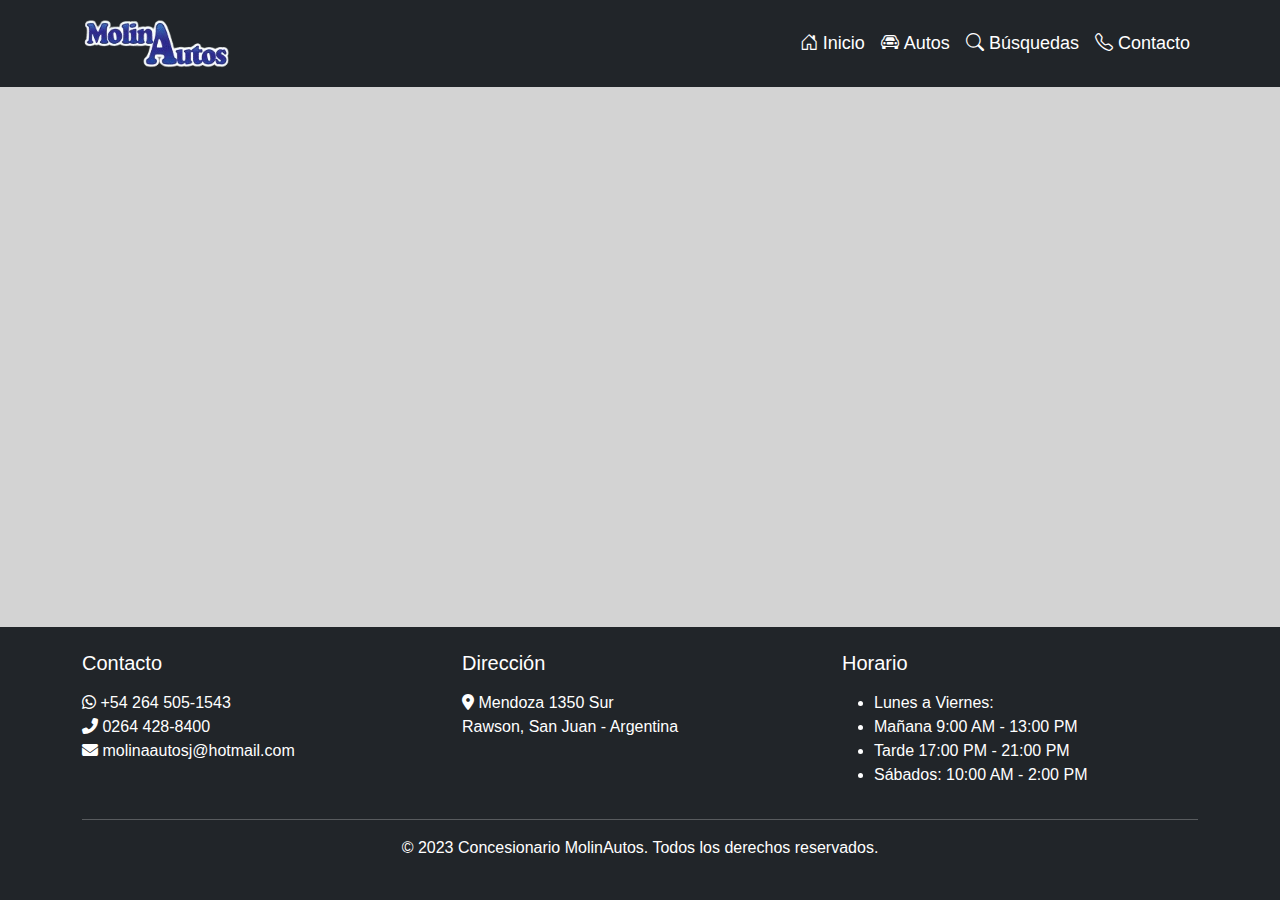
==== autos.html @ a7dfe0cb "first commit" ====
<!DOCTYPE html>
<html lang="es">
<head>
    <meta charset="UTF-8">
    <meta name="viewport" content="width=device-width, initial-scale=1.0">
    <title>MolinAutos - Concesionario de Confianza</title>
    <link href="https://cdn.jsdelivr.net/npm/bootstrap@5.3.0/dist/css/bootstrap.min.css" rel="stylesheet">
    <link href="https://cdn.jsdelivr.net/npm/bootstrap-icons@1.7.2/font/bootstrap-icons.css" rel="stylesheet">
    <link href="styles.css" rel="stylesheet">

    <link rel="stylesheet" href="https://cdnjs.cloudflare.com/ajax/libs/font-awesome/6.2.0/css/all.min.css">
    
</head>
<body>
    <header>
        <nav class="navbar navbar-expand-lg navbar-dark bg-dark">
            <div class="container">
                <a class="navbar-brand" href="index.html">
                    <img src="img/logo-removebg-preview (2).png" alt="MolinAutos Logo" width="150" height="auto">
                </a>
                <button class="navbar-toggler" type="button" data-bs-toggle="collapse" data-bs-target="#navbarNav" aria-controls="navbarNav" aria-expanded="false" aria-label="Toggle navigation">
                    <span class="navbar-toggler-icon"></span>
                </button>
                <div class="collapse navbar-collapse" id="navbarNav">
                    <ul class="navbar-nav ms-auto">
                        <li class="nav-item">
                            <a class="nav-link" href="index.html"><i class="bi bi-house-door" aria-hidden="true"></i> <span>Inicio</span></a>
                        </li>
                        <li class="nav-item">
                            <a class="nav-link" href="autos.html"><i class="bi bi-car-front" aria-hidden="true"></i> <span>Autos</span></a>
                        </li>
                        <li class="nav-item">
                            <a class="nav-link" href="busqueda.html"><i class="bi bi-search" aria-hidden="true"></i> <span>Búsquedas</span></a>
                        </li>
                        <li class="nav-item">
                            <a class="nav-link" href="contacto.html"><i class="bi bi-telephone" aria-hidden="true"></i> <span>Contacto</span></a>
                        </li>
                    </ul>
                </div>
            </div>
        </nav>
    </header>

    <main></main>
        

    <footer class="bg-dark text-white py-4">
        <div class="container">
          <div class="row">
            <div class="col-md-4 mb-3 mb-md-0">
              <h3>Contacto</h3>
              <ul class="list-unstyled">
                <li><a href="https://wa.me/5492645051543" class="text-white"><i class="fab fa-whatsapp"></i> +54 264 505-1543</a></li>
                <li><a href="tel:02644288400" class="text-white"><i class="fas fa-phone-alt"></i> 0264 428-8400</a></li>
                <li><a href="mailto:molinaautosj@hotmail.com" class="text-white"><i class="fas fa-envelope"></i> molinaautosj@hotmail.com</a></li>
              </ul>
            </div>
            <div class="col-md-4 mb-3 mb-md-0">
              <h3>Dirección</h3>
              <address>
                <i class="fas fa-map-marker-alt"></i>
                Mendoza 1350 Sur<br>
                Rawson, San Juan - Argentina
              </address>
            </div>
            <div class="col-md-4">
              <h3>Horario</h3>
              <ul>
                <li>Lunes a Viernes:</li>
                <li>Mañana 9:00 AM - 13:00 PM</li>
                <li>Tarde 17:00 PM - 21:00 PM</li>
                <li>Sábados: 10:00 AM - 2:00 PM</li>
              </ul>
            </div>
          </div>
          <hr>
          <div class="text-center mt-3">
            <p>&copy; 2023 Concesionario MolinAutos. Todos los derechos reservados.</p>
          </div>
        </div>
      </footer>

    <script src="https://cdn.jsdelivr.net/npm/bootstrap@5.3.0/dist/js/bootstrap.bundle.min.js"></script>
</body>
</html>
---- styles.css ----
body {
    display: flex;
    flex-direction: column;
    min-height: 100vh;
    background-color:#d3d3d3 ;
    font-family: Arial, sans-serif
}

main {
    flex: 1;
}

.navbar-nav .nav-link {
    font-size: 18px;
    display: flex;
    align-items: center;
    transition: color 0.3s ease;
    color:white
}

.navbar-nav .nav-link i {
    margin-right: 5px;
}

.navbar-nav .nav-link:hover {
    color: #1971c2;
}

.navbar-nav .nav-link i {
    margin-right: 5px;
}

.carousel-item {
    height: 60vh;
    max-height: 600px;
}

.carousel-caption h2 {
    font-size: 25px;
    margin-bottom: 0.5rem;
}

.carousel-item img {
    width: 100%;
    height: 100%;
    object-fit: cover;
    object-position: center;
}

.carousel-caption {
    width: 100%;
    background-color: rgba(0, 0, 0, 0.6);
    padding: 20px;
    bottom: 0;
    left: 0;
}

.titulo  {
    padding-top: 4px;
}

.titulo h1 {
    color: #333;
    font-size: 3rem;
    font-weight: bold;
}

.actions .btn {
    background-color: #1971c2;
    border-color: #1971c2;
}

.btn-lg {
    padding: 0.75rem 1.5rem;
    font-size: 1.1rem;
    transition: background-color 0.3s ease, transform 0.3s ease;
}

.btn-lg:hover {
    transform: translateY(-2px);
}

.card {
    box-shadow: 0 4px 8px rgba(0,0,0,0.1);
    transition: box-shadow 0.3s ease;
}

.location .card-body{
    color: white ;
    background-color:  #1971c2;
}
.card:hover {
    box-shadow: 0 8px 16px rgba(0,0,0,0.2);
}

.card-title {
    font-size: 1.75rem;
    line-height: 1.5;
    color: #ffffff;
    margin-bottom: 1rem;
}

.about-us .card-title{
    font-size: 1.75rem;
    line-height: 1.5;
    color: #000000;
    margin-bottom: 1rem;
}

.card-text {
    font-size: 1rem;
    line-height: 1.6;
    color: #555;
}


footer {
    background-color: #343a40;
}

footer h3 {
    color: #fff;
    font-size: 1.25rem;
    margin-bottom: 1rem;
}

footer a {
    color: #fff;
    text-decoration: none;
    transition: color 0.3s ease;
}

footer a:hover {
    color: #007bff;
    text-decoration: underline;
}


@media (max-width: 768px) {
    .carousel-item {
        height: 40vh;
    }

    .card-img-top {
        height: 200px;
    }

    .titulo h1 {
        font-size: 2rem;
    }

    .card-title {
        font-size: 1.5rem;
    }

    .card-text {
        font-size: 0.9rem;
    }

    .btn-lg {
        padding: 0.5rem 1rem;
        font-size: 1rem;
    }
}
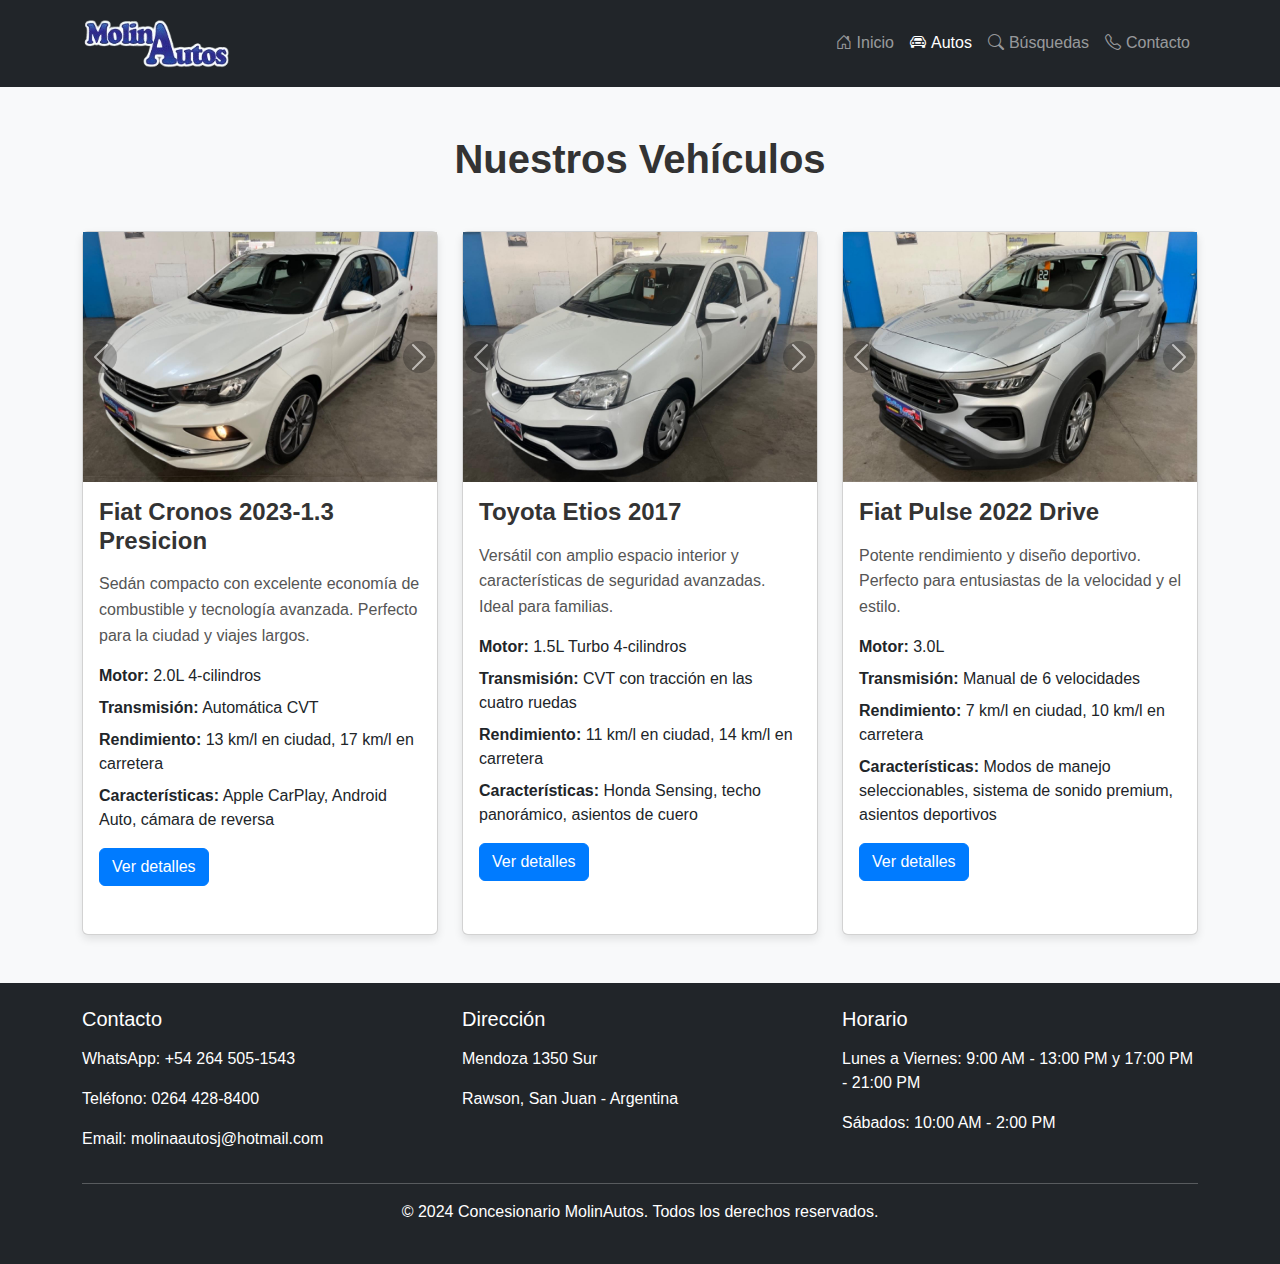
==== commit 09ae5fb2: "Añadimos autos, busqueda y contacto" ====
--- a/autos.html
+++ b/autos.html
@@ -3,13 +3,10 @@
 <head>
     <meta charset="UTF-8">
     <meta name="viewport" content="width=device-width, initial-scale=1.0">
-    <title>MolinAutos - Concesionario de Confianza</title>
+    <title>MolinAutos - Nuestros Vehículos</title>
     <link href="https://cdn.jsdelivr.net/npm/bootstrap@5.3.0/dist/css/bootstrap.min.css" rel="stylesheet">
     <link href="https://cdn.jsdelivr.net/npm/bootstrap-icons@1.7.2/font/bootstrap-icons.css" rel="stylesheet">
-    <link href="styles.css" rel="stylesheet">
-
-    <link rel="stylesheet" href="https://cdnjs.cloudflare.com/ajax/libs/font-awesome/6.2.0/css/all.min.css">
-    
+    <link href="autos.css" rel="stylesheet">
 </head>
 <body>
     <header>
@@ -27,7 +24,7 @@
                             <a class="nav-link" href="index.html"><i class="bi bi-house-door" aria-hidden="true"></i> <span>Inicio</span></a>
                         </li>
                         <li class="nav-item">
-                            <a class="nav-link" href="autos.html"><i class="bi bi-car-front" aria-hidden="true"></i> <span>Autos</span></a>
+                            <a class="nav-link active" href="autos.html"><i class="bi bi-car-front" aria-hidden="true"></i> <span>Autos</span></a>
                         </li>
                         <li class="nav-item">
                             <a class="nav-link" href="busqueda.html"><i class="bi bi-search" aria-hidden="true"></i> <span>Búsquedas</span></a>
@@ -41,44 +38,164 @@
         </nav>
     </header>
 
-    <main></main>
-        
+    <main>
+        <section class="py-5">
+            <div class="container">
+                <h1 class="text-center mb-5">Nuestros Vehículos</h1>
+                <div class="row row-cols-1 row-cols-md-2 row-cols-lg-3 g-4">
+                    <!-- Vehicle Card 1 -->
+                    <div class="col">
+                        <div class="card h-100">
+                            <div id="carouselVehicle1" class="carousel slide" data-bs-ride="carousel">
+                                <div class="carousel-inner">
+                                    <div class="carousel-item active">
+                                        <img src="img/cronos1.jpg?height=300&width=400" class="d-block w-100" alt="Vehículo 1 - Vista frontal">
+                                    </div>
+                                    <div class="carousel-item">
+                                        <img src="img/cronos2.jpg?height=300&width=400" class="d-block w-100" alt="Vehículo 1 - Vista lateral">
+                                    </div>
+                                    <div class="carousel-item">
+                                        <img src="img/cronos3.jpg?height=300&width=400" class="d-block w-100" alt="Vehículo 1 - Interior">
+                                    </div>
+                                    <div class="carousel-item">
+                                        <img src="img/cronos4.jpg?height=300&width=400" class="d-block w-100" alt="Vehículo 1 - Interior">
+                                    </div>
+                                </div>
+                                <button class="carousel-control-prev" type="button" data-bs-target="#carouselVehicle1" data-bs-slide="prev">
+                                    <span class="carousel-control-prev-icon" aria-hidden="true"></span>
+                                    <span class="visually-hidden">Anterior</span>
+                                </button>
+                                <button class="carousel-control-next" type="button" data-bs-target="#carouselVehicle1" data-bs-slide="next">
+                                    <span class="carousel-control-next-icon" aria-hidden="true"></span>
+                                    <span class="visually-hidden">Siguiente</span>
+                                </button>
+                            </div>
+                            <div class="card-body">
+                                <h2 class="card-title">Fiat Cronos 2023-1.3 Presicion </h2>
+                                <p class="card-text">Sedán compacto con excelente economía de combustible y tecnología avanzada. Perfecto para la ciudad y viajes largos.</p>
+                                <ul class="list-unstyled">
+                                    <li><strong>Motor:</strong> 2.0L 4-cilindros</li>
+                                    <li><strong>Transmisión:</strong> Automática CVT</li>
+                                    <li><strong>Rendimiento:</strong> 13 km/l en ciudad, 17 km/l en carretera</li>
+                                    <li><strong>Características:</strong> Apple CarPlay, Android Auto, cámara de reversa</li>
+                                </ul>
+                                <a href="#" class="btn btn-primary">Ver detalles</a>
+                            </div>
+                        </div>
+                    </div>
+
+                    <!-- Vehicle Card 2 -->
+                    <div class="col">
+                        <div class="card h-100">
+                            <div id="carouselVehicle2" class="carousel slide" data-bs-ride="carousel">
+                                <div class="carousel-inner">
+                                    <div class="carousel-item active">
+                                        <img src="img/etios1.jpg?height=300&width=400" class="d-block w-100" alt="Vehículo 2 - Vista frontal">
+                                    </div>
+                                    <div class="carousel-item">
+                                        <img src="img/etios2.jpg?height=300&width=400" class="d-block w-100" alt="Vehículo 2 - Vista lateral">
+                                    </div>
+                                    <div class="carousel-item">
+                                        <img src="img/etios3.jpg?height=300&width=400" class="d-block w-100" alt="Vehículo 2 - Interior">
+                                    </div>
+                                    <div class="carousel-item">
+                                        <img src="img/etios4.jpg?height=300&width=400" class="d-block w-100" alt="Vehículo 2 - Interior">
+                                    </div>
+                                </div>
+                                <button class="carousel-control-prev" type="button" data-bs-target="#carouselVehicle2" data-bs-slide="prev">
+                                    <span class="carousel-control-prev-icon" aria-hidden="true"></span>
+                                    <span class="visually-hidden">Anterior</span>
+                                </button>
+                                <button class="carousel-control-next" type="button" data-bs-target="#carouselVehicle2" data-bs-slide="next">
+                                    <span class="carousel-control-next-icon" aria-hidden="true"></span>
+                                    <span class="visually-hidden">Siguiente</span>
+                                </button>
+                            </div>
+                            <div class="card-body">
+                                <h2 class="card-title">Toyota Etios 2017</h2>
+                                <p class="card-text">Versátil con amplio espacio interior y características de seguridad avanzadas. Ideal para familias.</p>
+                                <ul class="list-unstyled">
+                                    <li><strong>Motor:</strong> 1.5L Turbo 4-cilindros</li>
+                                    <li><strong>Transmisión:</strong> CVT con tracción en las cuatro ruedas</li>
+                                    <li><strong>Rendimiento:</strong> 11 km/l en ciudad, 14 km/l en carretera</li>
+                                    <li><strong>Características:</strong> Honda Sensing, techo panorámico, asientos de cuero</li>
+                                </ul>
+                                <a href="#" class="btn btn-primary">Ver detalles</a>
+                            </div>
+                        </div>
+                    </div>
+
+                    <!-- Vehicle Card 3 -->
+                    <div class="col">
+                        <div class="card h-100">
+                            <div id="carouselVehicle3" class="carousel slide" data-bs-ride="carousel">
+                                <div class="carousel-inner">
+                                    <div class="carousel-item active">
+                                        <img src="img\pulse1.jpg?height=300&width=400" class="d-block w-100" alt="Vehículo 3 - Vista frontal">
+                                    </div>
+                                    <div class="carousel-item">
+                                        <img src="img\pulse2.jpg?height=300&width=400" class="d-block w-100" alt="Vehículo 3 - Vista lateral">
+                                    </div>
+                                    <div class="carousel-item">
+                                        <img src="img\pulse3.jpg?height=300&width=400" class="d-block w-100" alt="Vehículo 3 - Interior">
+                                    </div>
+                                    <div class="carousel-item">
+                                        <img src="img\pulse4.jpg?height=300&width=400" class="d-block w-100" alt="Vehículo 3 - Interior">
+                                    </div>
+                                </div>
+                                <button class="carousel-control-prev" type="button" data-bs-target="#carouselVehicle3" data-bs-slide="prev">
+                                    <span class="carousel-control-prev-icon" aria-hidden="true"></span>
+                                    <span class="visually-hidden">Anterior</span>
+                                </button>
+                                <button class="carousel-control-next" type="button" data-bs-target="#carouselVehicle3" data-bs-slide="next">
+                                    <span class="carousel-control-next-icon" aria-hidden="true"></span>
+                                    <span class="visually-hidden">Siguiente</span>
+                                </button>
+                            </div>
+                            <div class="card-body">
+                                <h2 class="card-title">Fiat Pulse 2022 Drive</h2>
+                                <p class="card-text">Potente rendimiento y diseño deportivo. Perfecto para entusiastas de la velocidad y el estilo.</p>
+                                <ul class="list-unstyled">
+                                    <li><strong>Motor:</strong> 3.0L </li>
+                                    <li><strong>Transmisión:</strong> Manual de 6 velocidades</li>
+                                    <li><strong>Rendimiento:</strong> 7 km/l en ciudad, 10 km/l en carretera</li>
+                                    <li><strong>Características:</strong> Modos de manejo seleccionables, sistema de sonido premium, asientos deportivos</li>
+                                </ul>
+                                <a href="#" class="btn btn-primary">Ver detalles</a>
+                            </div>
+                        </div>
+                    </div>
+                </div>
+            </div>
+        </section>
+    </main>
 
     <footer class="bg-dark text-white py-4">
         <div class="container">
-          <div class="row">
-            <div class="col-md-4 mb-3 mb-md-0">
-              <h3>Contacto</h3>
-              <ul class="list-unstyled">
-                <li><a href="https://wa.me/5492645051543" class="text-white"><i class="fab fa-whatsapp"></i> +54 264 505-1543</a></li>
-                <li><a href="tel:02644288400" class="text-white"><i class="fas fa-phone-alt"></i> 0264 428-8400</a></li>
-                <li><a href="mailto:molinaautosj@hotmail.com" class="text-white"><i class="fas fa-envelope"></i> molinaautosj@hotmail.com</a></li>
-              </ul>
-            </div>
-            <div class="col-md-4 mb-3 mb-md-0">
-              <h3>Dirección</h3>
-              <address>
-                <i class="fas fa-map-marker-alt"></i>
-                Mendoza 1350 Sur<br>
-                Rawson, San Juan - Argentina
-              </address>
-            </div>
-            <div class="col-md-4">
-              <h3>Horario</h3>
-              <ul>
-                <li>Lunes a Viernes:</li>
-                <li>Mañana 9:00 AM - 13:00 PM</li>
-                <li>Tarde 17:00 PM - 21:00 PM</li>
-                <li>Sábados: 10:00 AM - 2:00 PM</li>
-              </ul>
-            </div>
-          </div>
-          <hr>
-          <div class="text-center mt-3">
-            <p>&copy; 2023 Concesionario MolinAutos. Todos los derechos reservados.</p>
-          </div>
+            <div class="row">
+                <div class="col-md-4 mb-3 mb-md-0">
+                    <h3>Contacto</h3>
+                    <p>WhatsApp: <a href="https://wa.me/5492645051543" class="text-white">+54 264 505-1543</a></p>
+                    <p>Teléfono: <a href="tel:02644288400" class="text-white">0264 428-8400</a></p>
+                    <p>Email: <a href="mailto:molinaautosj@hotmail.com" class="text-white">molinaautosj@hotmail.com</a></p>
+                </div>
+                <div class="col-md-4 mb-3 mb-md-0">
+                    <h3>Dirección</h3>
+                    <p>Mendoza 1350 Sur</p>
+                    <p>Rawson, San Juan - Argentina</p>
+                </div>
+                <div class="col-md-4">
+                    <h3>Horario</h3>
+                    <p>Lunes a Viernes: 9:00 AM - 13:00 PM y 17:00 PM - 21:00 PM</p>
+                    <p>Sábados: 10:00 AM - 2:00 PM</p>
+                </div>
+            </div>
+            <hr>
+            <div class="text-center mt-3">
+                <p>&copy; 2024 Concesionario MolinAutos. Todos los derechos reservados.</p>
+            </div>
         </div>
-      </footer>
+    </footer>
 
     <script src="https://cdn.jsdelivr.net/npm/bootstrap@5.3.0/dist/js/bootstrap.bundle.min.js"></script>
 </body>
--- a/autos.css
+++ b/autos.css
@@ -0,0 +1,154 @@
+/* General Styles */
+body {
+    display: flex;
+    flex-direction: column;
+    min-height: 100vh;
+    background-color: #f8f9fa;
+    font-family: 'Arial', sans-serif;
+    color: #333;
+}
+
+main {
+    flex: 1;
+}
+
+/* Navigation Styles */
+.navbar-nav .nav-link {
+    display: flex;
+    align-items: center;
+    transition: color 0.3s ease;
+}
+
+.navbar-nav .nav-link:hover {
+    color: #007bff;
+}
+
+.navbar-nav .nav-link i {
+    margin-right: 5px;
+}
+
+/* Page Title */
+h1 {
+    color: #333;
+    font-size: 2.5rem;
+    font-weight: bold;
+    margin-bottom: 2rem;
+}
+
+/* Vehicle Cards */
+.card {
+    box-shadow: 0 4px 8px rgba(0,0,0,0.1);
+    transition: box-shadow 0.3s ease, transform 0.3s ease;
+    margin-bottom: 2rem;
+}
+
+.card:hover {
+    box-shadow: 0 8px 16px rgba(0,0,0,0.2);
+    transform: translateY(-5px);
+}
+
+.card-title {
+    font-size: 1.5rem;
+    font-weight: bold;
+    color: #333;
+    margin-bottom: 1rem;
+}
+
+.card-text {
+    font-size: 1rem;
+    line-height: 1.6;
+    color: #555;
+}
+
+.list-unstyled {
+    margin-bottom: 1rem;
+}
+
+.list-unstyled li {
+    margin-bottom: 0.5rem;
+}
+
+/* Carousel in Cards */
+.carousel-item img {
+    width: 100%;
+    height: 250px;
+    object-fit: cover;
+}
+
+.carousel-control-prev,
+.carousel-control-next {
+    width: 10%;
+}
+
+.carousel-control-prev-icon,
+.carousel-control-next-icon {
+    background-color: rgba(0, 0, 0, 0.5);
+    border-radius: 50%;
+    padding: 10px;
+}
+
+/* Buttons */
+.btn-primary {
+    background-color: #007bff;
+    border-color: #007bff;
+    transition: background-color 0.3s ease, transform 0.3s ease;
+}
+
+.btn-primary:hover {
+    background-color: #0056b3;
+    border-color: #0056b3;
+    transform: translateY(-2px);
+}
+
+/* Footer Styles */
+footer {
+    background-color: #343a40;
+    color: #fff;
+    padding: 2rem 0;
+}
+
+footer h3 {
+    font-size: 1.25rem;
+    margin-bottom: 1rem;
+}
+
+footer a {
+    color: #fff;
+    text-decoration: none;
+    transition: color 0.3s ease;
+}
+
+footer a:hover {
+    color: #007bff;
+    text-decoration: underline;
+}
+
+/* Responsive Adjustments */
+@media (max-width: 768px) {
+    h1 {
+        font-size: 2rem;
+    }
+
+    .card-title {
+        font-size: 1.25rem;
+    }
+
+    .carousel-item img {
+        height: 200px;
+    }
+}
+
+@media (max-width: 576px) {
+    .container {
+        padding-left: 15px;
+        padding-right: 15px;
+    }
+
+    .card {
+        margin-bottom: 1.5rem;
+    }
+
+    .carousel-item img {
+        height: 180px;
+    }
+}